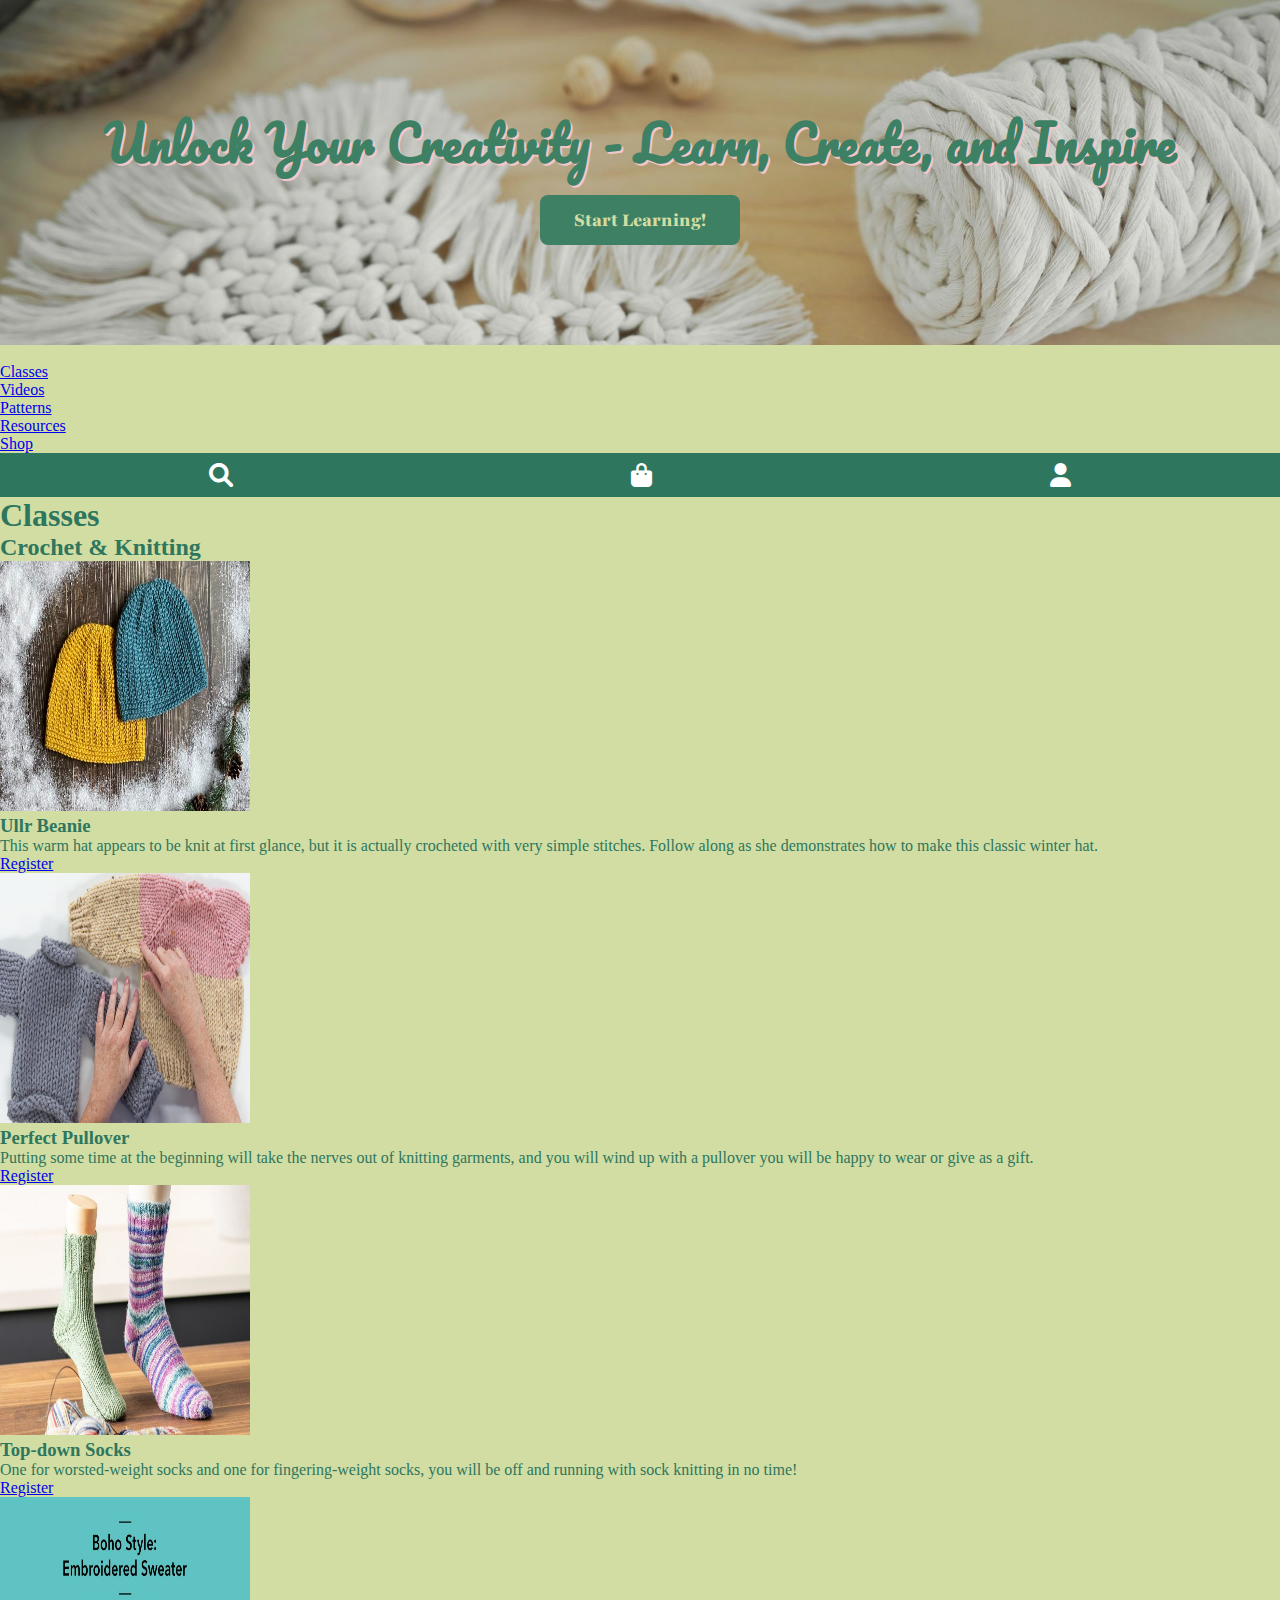
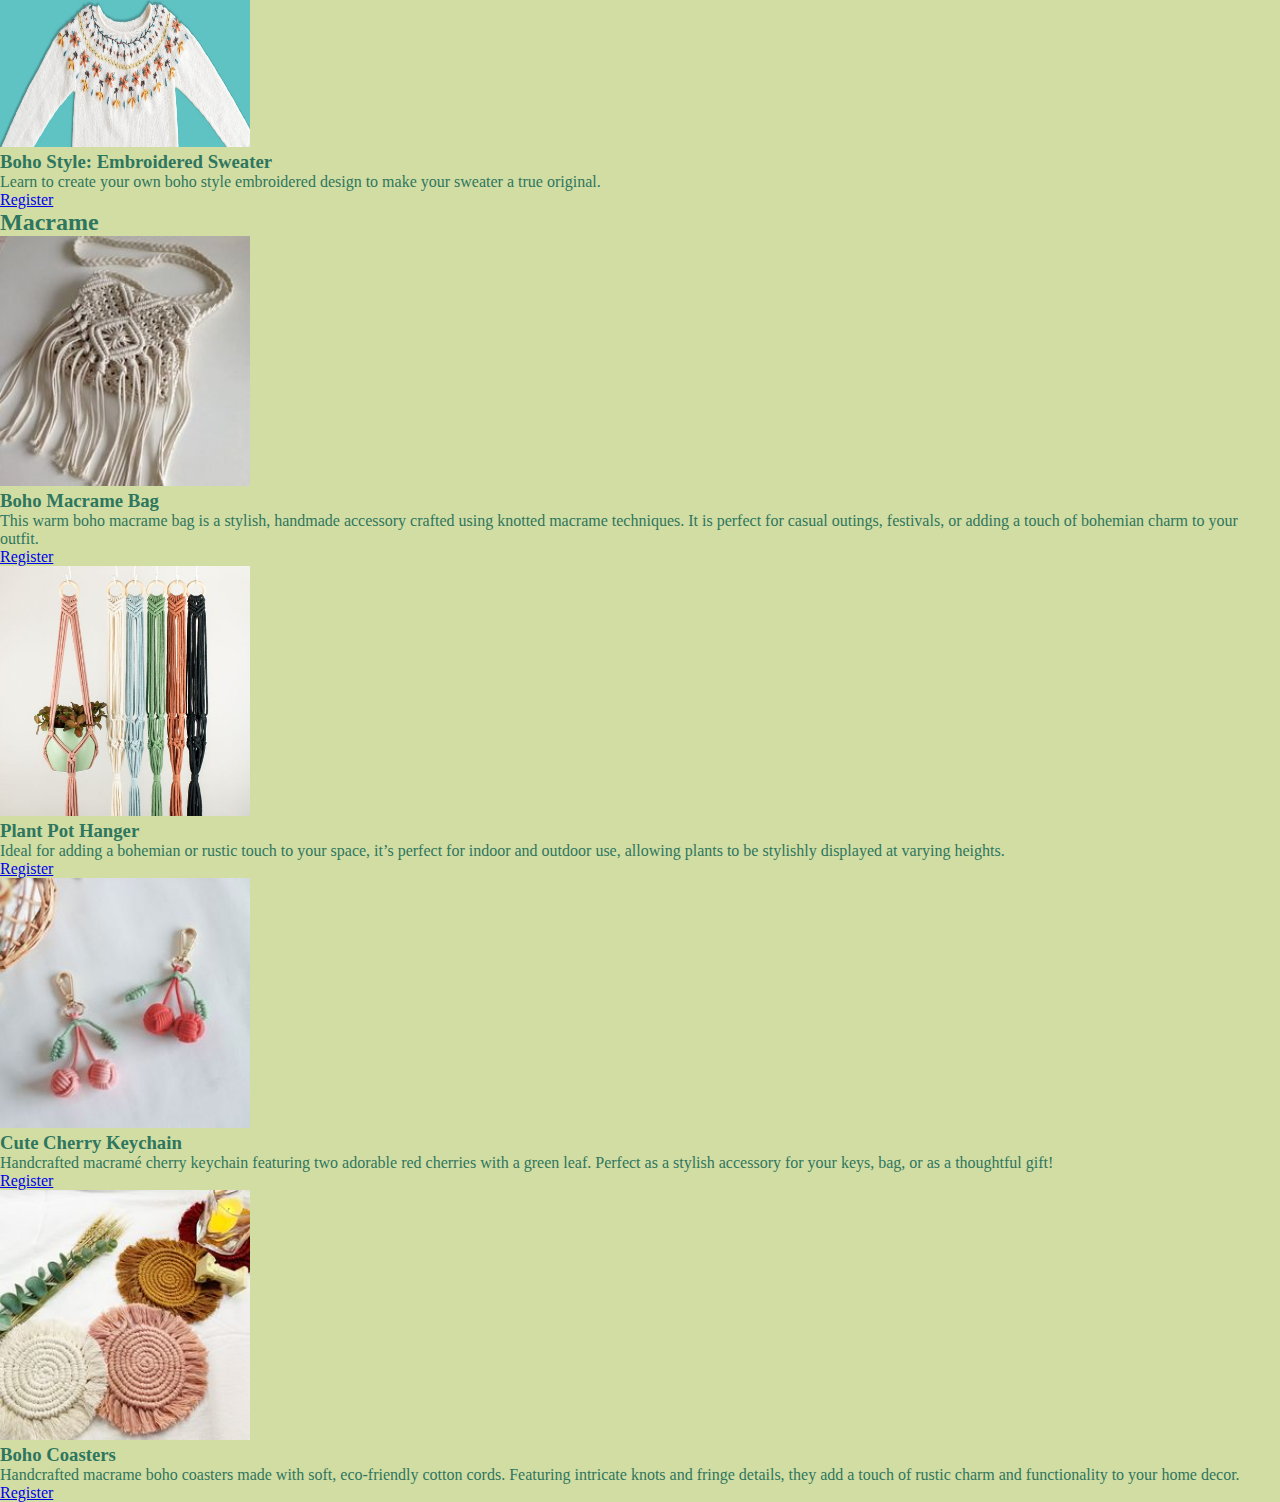
==== index.html @ 1fc0fb00 "first commit" ====
<!DOCTYPE html>
<html lang="en">
  <head>
    <meta charset="UTF-8" />
    <meta name="viewport" content="width=device-width, initial-scale=1.0" />
    <link rel="preconnect" href="https://fonts.googleapis.com" />
    <link rel="preconnect" href="https://fonts.gstatic.com" crossorigin />
    <link
      href="https://fonts.googleapis.com/css2?family=Pacifico&family=Playfair:ital,opsz,wght@0,5..1200,300..900;1,5..1200,300..900&display=swap"
      rel="stylesheet"
    />
    <link
      rel="shortcut icon"
      href="images/Meraki logo.jpg"
      type="image/x-icon"
    />
    <link
      rel="stylesheet"
      href="https://cdnjs.cloudflare.com/ajax/libs/font-awesome/6.0.0-beta3/css/all.min.css"
    />
    <link rel="stylesheet" href="style.css" />
    <title>Meraki Handmade</title>
  </head>
  <body>
    <!-- header section  -->
    <header id="header">
      <h1>Unlock Your Creativity - Learn, Create, and Inspire</h1>
      <!-- <p>Join our community of creators and start your journey today</p> -->
      <a href="#classes">Start Learning!</a>
    </header>
    <!-- nav section  -->
    <nav class="sticky">
      <ul>
        <li>
          <a href="#home"
            ><link rel="stylesheet" href="images/Meraki logo.jpg"
          /></a>
        </li>
        <li><a href="#classes">Classes</a></li>
        <li><a href="#videos">Videos</a></li>
        <li><a href="#patterns">Patterns</a></li>
        <li><a href="#resources">Resources</a></li>
        <li><a href="#shop">Shop</a></li>
        <li>
          <div class="icon-bar">
            <i class="fas fa-search"></i>
            <i class="fas fa-shopping-bag"></i>
            <i class="fas fa-user"></i>
          </div>
        </li>
      </ul>
    </nav>
    <!-- classses section  -->
    <section id="classes">
        <h1>Classes</h1>
        <!-- Crochet & Knitting  -->
        <div class="menu">
          <h2>Crochet & Knitting</h2>
          <div class="card">
            <img
              src="images/NA1.jpeg"
              alt=""
              class="card-img-top"
              width="250px"
              height="250px"
            />
            <h3 class="card-title">Ullr Beanie</h3>
            <p class="card-text">
            This warm hat appears to be knit at first glance, but it is actually crocheted with very simple stitches. Follow along as she demonstrates how to make this classic winter hat.
            </p>
            <a class="btn" href="#">Register</a>
          </div>
          <div class="card">
            <img
              src="images/NA2.jpg"
              alt=""
              class="card-img-top"
              width="250px"
              height="250px"
            />
            <h3 class="card-title">Perfect Pullover</h3>
            <p class="card-text">
            Putting some time at the beginning will take the nerves out of knitting garments, and you will wind up with a pullover you will be happy to wear or give as a gift.
            </p>
            <a class="btn" href="#">Register</a>
          </div>
          <div class="card">
            <img
              src="images/NA3.jpg"
              alt=""
              class="card-img-top"
              width="250px"
              height="250px"
            />
            <h3 class="card-title">Top-down Socks</h3>
            <p class="card-text">
            One for worsted-weight socks and one for fingering-weight socks, you will be off and running with sock knitting in no time!
            </p>
            <a class="btn" href="#">Register</a>
          </div>
          <div class="card">
            <img
              src="images/NA4.jpg"
              alt=""
              class="card-img-top"
              width="250px"
              height="250px"
            />
            <h3 class="card-title">Boho Style: Embroidered Sweater</h3>
            <p class="card-text">
                Learn to create your own boho style embroidered design to make your sweater a true original.
            </p>
            <a class="btn" href="#">Register</a>
          </div>
        <!-- Macrame Section  -->
        <div class="menu">
        <h2>Macrame</h2>
        <div class="card">
        <img
        src="images/Macrame1.jpg"
        alt=""
        class="card-img-top"
        width="250px"
        height="250px"
        />
        <h3 class="card-title">Boho Macrame Bag </h3>
        <p class="card-text">
            This warm boho macrame bag is a stylish, handmade accessory crafted using knotted macrame techniques. It is perfect for casual outings, festivals, or adding a touch of bohemian charm to your outfit.
        </p>
        <a class="btn" href="#">Register</a>
        </div>
        <div class="card">
        <img
        src="images/Macrame2.jpg"
        alt=""
        class="card-img-top"
        width="250px"
        height="250px"
        />
        <h3 class="card-title">Plant Pot Hanger</h3>
        <p class="card-text">
            Ideal for adding a bohemian or rustic touch to your space, it’s perfect for indoor and outdoor use, allowing plants to be stylishly displayed at varying heights.
        </p>
        <a class="btn" href="#">Register</a>
        </div>
        <div class="card">
        <img
        src="images/Macrame3.jpg"
        alt=""
        class="card-img-top"
        width="250px"
        height="250px"
        />
        <h3 class="card-title">Cute Cherry Keychain</h3>
        <p class="card-text">
            Handcrafted macramé cherry keychain featuring two adorable red cherries with a green leaf. Perfect as a stylish accessory for your keys, bag, or as a thoughtful gift!
        </p>
        <a class="btn" href="#">Register</a>
        </div>
        <div class="card">
        <img
        src="images/Macrame4.jpg"
        alt=""
        class="card-img-top"
         width="250px"
        height="250px"
        />
        <h3 class="card-title">Boho Coasters</h3>
        <p class="card-text">
            Handcrafted macrame boho coasters made with soft, eco-friendly cotton cords. Featuring intricate knots and fringe details, they add a touch of rustic charm and functionality to your home decor.
        </p>
        <a class="btn" href="#">Register</a>
        </div>
  </body>
</html>
---- style.css ----
* {
  padding: 0;
  margin: 0;
  box-sizing: border-box;
}
body {
  background-color: #d2dda3;
  color: #2e765e;
}
/* header section */
header {
  /* border: 2px solid #000; */
  text-align: center;
  padding: 100px;
  background-image: url(images/Banner.jpg);
  background-size: cover;
  background-repeat: no-repeat;
  opacity: 0.9;
}
header h1 {
  font-family: "Pacifico", cursive;
  font-size: 3rem;
  font-weight: 700;
  font-style: normal;
  text-shadow: 2px 2px #f7c5ce;
}
/* header p { 
    font-family: "Playfair", serif;
    font-size: 30px;
    font-weight: 700;
    color: #b74668;
    margin-bottom: 20px;
}*/
header a {
  display: block;
  font-family: "Playfair", serif;
  font-size: 20px;
  font-weight: 900;
  width: 200px;
  height: 50px;
  line-height: 50px;
  background-color: #2e765e;
  color: #d2dda3;
  margin: 10px auto 0;
  text-decoration: none;
  border-radius: 8px;
}
header a:hover {
  box-shadow: 3px 3px #fa4e71;
  opacity: 1s;
}
.icon-bar {
  background-color: #2e765e;
  padding: 10px;
  display: flex;
  justify-content: space-around;
  align-items: center;
}

.icon-bar i {
  color: white;
  font-size: 24px;
}
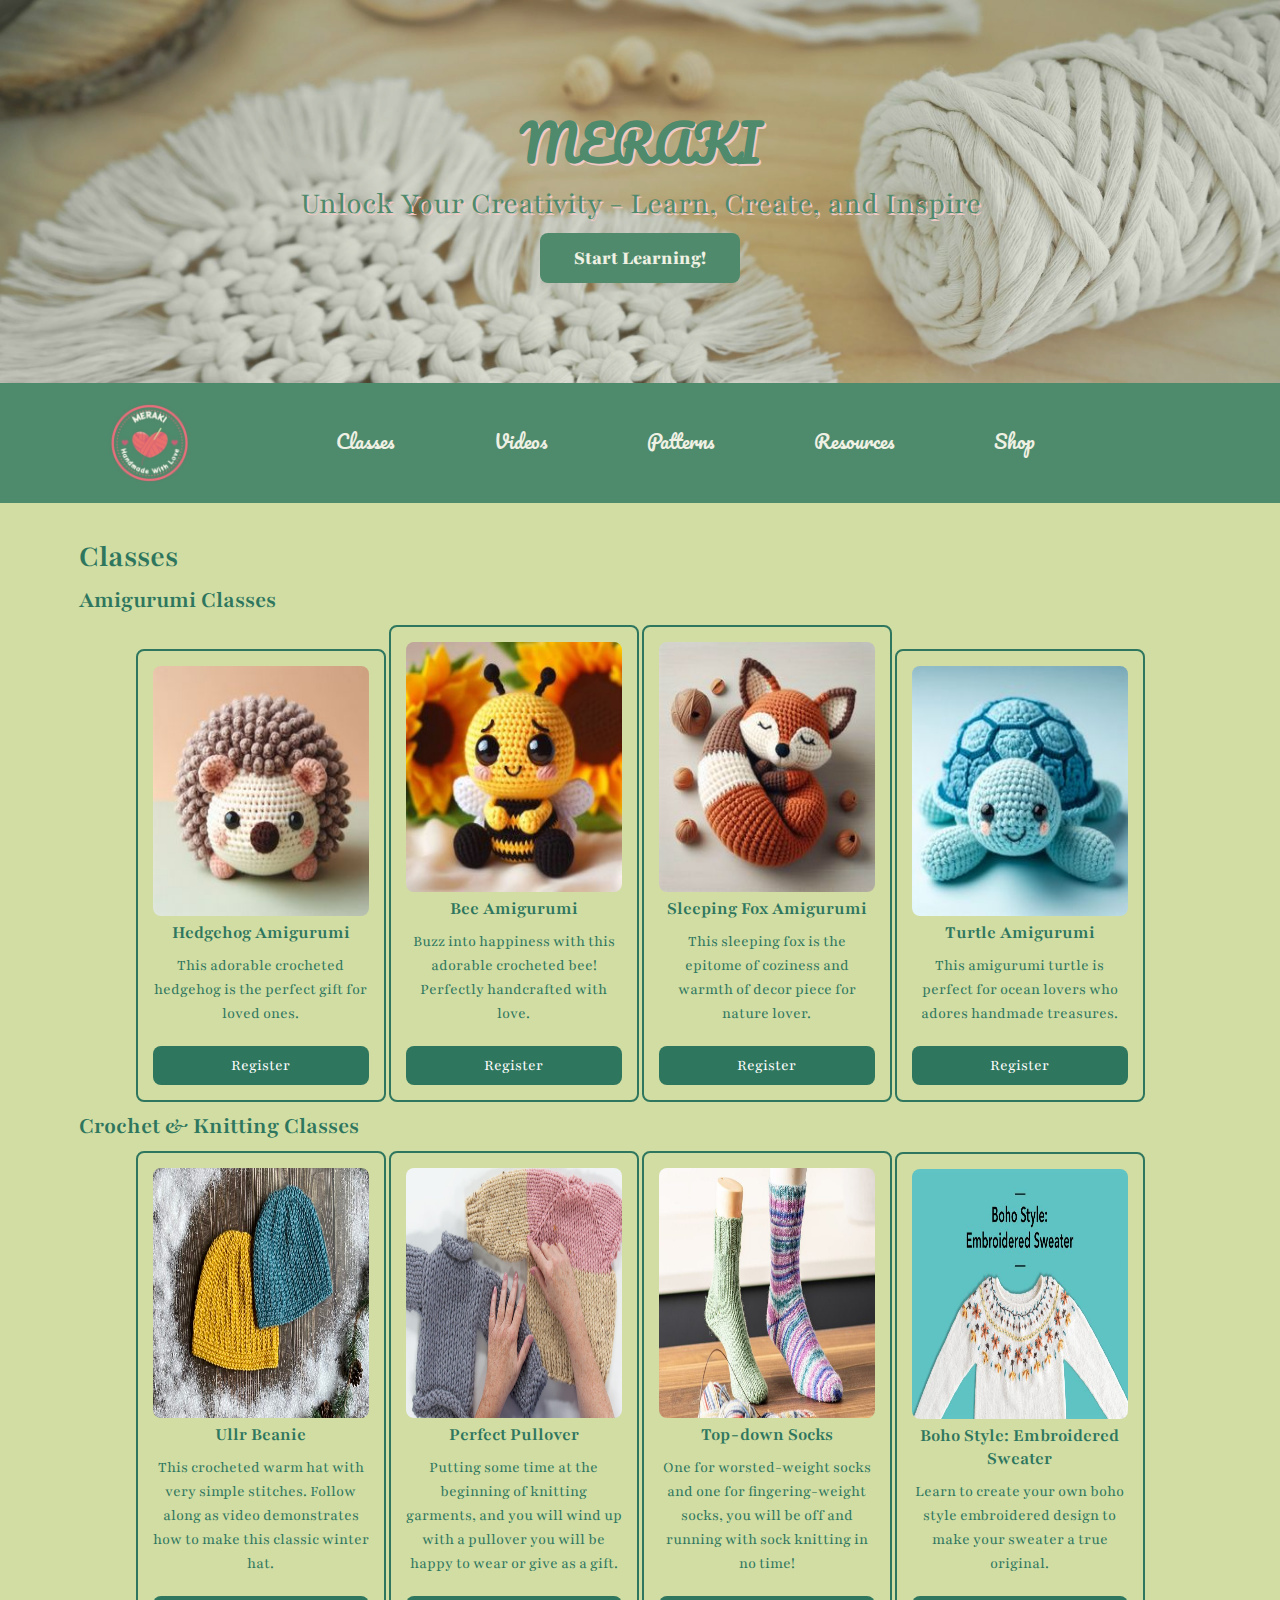
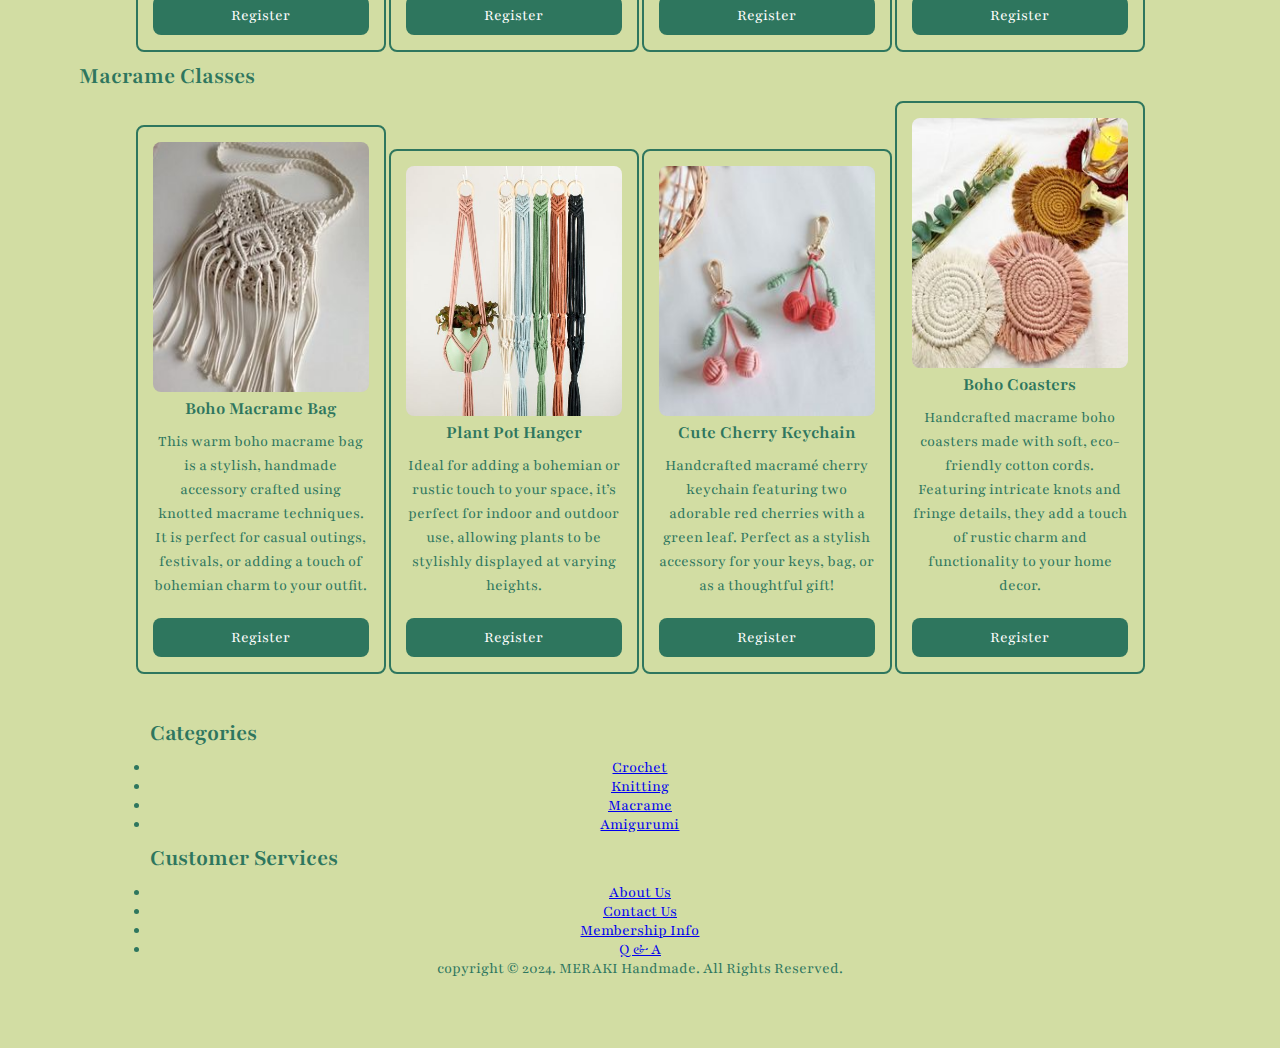
==== commit 7047abf2: "updated" ====
--- a/index.html
+++ b/index.html
@@ -14,48 +14,99 @@
       href="images/Meraki logo.jpg"
       type="image/x-icon"
     />
-    <link
-      rel="stylesheet"
-      href="https://cdnjs.cloudflare.com/ajax/libs/font-awesome/6.0.0-beta3/css/all.min.css"
-    />
+    <link rel="stylesheet" href="https://cdnjs.cloudflare.com/ajax/libs/font-awesome/6.7.0/css/all.min.css" integrity="sha512-9xKTRVabjVeZmc+GUW8GgSmcREDunMM+Dt/GrzchfN8tkwHizc5RP4Ok/MXFFy5rIjJjzhndFScTceq5e6GvVQ==" crossorigin="anonymous" referrerpolicy="no-referrer" />
     <link rel="stylesheet" href="style.css" />
     <title>Meraki Handmade</title>
   </head>
   <body>
     <!-- header section  -->
     <header id="header">
-      <h1>Unlock Your Creativity - Learn, Create, and Inspire</h1>
+      <h1>MERAKI</h1>
+      <h2>Unlock Your Creativity - Learn, Create, and Inspire</h2>
       <!-- <p>Join our community of creators and start your journey today</p> -->
       <a href="#classes">Start Learning!</a>
     </header>
     <!-- nav section  -->
     <nav class="sticky">
+      <img src="images/Meraki logo.jpg" alt="logo" class="logo">
       <ul>
-        <li>
-          <a href="#home"
-            ><link rel="stylesheet" href="images/Meraki logo.jpg"
-          /></a>
-        </li>
-        <li><a href="#classes">Classes</a></li>
-        <li><a href="#videos">Videos</a></li>
-        <li><a href="#patterns">Patterns</a></li>
-        <li><a href="#resources">Resources</a></li>
-        <li><a href="#shop">Shop</a></li>
-        <li>
-          <div class="icon-bar">
-            <i class="fas fa-search"></i>
-            <i class="fas fa-shopping-bag"></i>
-            <i class="fas fa-user"></i>
-          </div>
-        </li>
+        <li><a href="index.html">Classes</a></li>
+        <li><a href="videos.html">Videos</a></li>
+        <li><a href="patterns.html">Patterns</a></li>
+        <li><a href="resources.html">Resources</a></li>
+        <li><a href="shop.html">Shop</a></li>
       </ul>
+      <div class="icon-bar">
+        <a href="search.html"><i class="fas fa-search"></i></a>
+        <a href="shop.html"><i class="fas fa-shopping-bag" href="#cart"></i></a>
+        <a href="log-in.html"><i class="fas fa-user" href="#login"></i></a>
+      </div>
     </nav>
     <!-- classses section  -->
     <section id="classes">
         <h1>Classes</h1>
+         <!-- Amigurumi Section  -->
+         <div class="menu">
+          <h2>Amigurumi Classes</h2>
+          <div class="card">
+          <img
+          src="images/ami hedgehog.jpg"
+          alt=""
+          class="card-img-top"
+          width="250px"
+          height="250px"
+          />
+          <h3 class="card-title">Hedgehog Amigurumi </h3>
+          <p class="card-text">
+            This adorable crocheted hedgehog is the perfect gift for loved ones.
+          </p>
+          <a class="btn" href="register.html">Register</a>
+          </div>
+          <div class="card">
+            <img
+            src="images/ami bee.jpg"
+            alt=""
+            class="card-img-top"
+            width="250px"
+            height="250px"
+            />
+            <h3 class="card-title">Bee Amigurumi </h3>
+            <p class="card-text">
+              Buzz into happiness with this adorable crocheted bee! Perfectly handcrafted with love.
+            </p>
+            <a class="btn" href="register.html">Register</a>
+            </div>
+            <div class="card">
+              <img
+              src="images/ami fox.jpg"
+              alt=""
+              class="card-img-top"
+              width="250px"
+              height="250px"
+              />
+              <h3 class="card-title">Sleeping Fox Amigurumi </h3>
+              <p class="card-text">
+                This sleeping fox is the epitome of coziness and warmth of decor piece for nature lover.
+              </p>
+              <a class="btn" href="register.html">Register</a>
+            </div>
+            <div class="card">
+              <img
+              src="images/ami turtle.jpg"
+              alt=""
+              class="card-img-top"
+              width="250px"
+              height="250px"
+              />
+              <h3 class="card-title">Turtle Amigurumi </h3>
+              <p class="card-text">
+                This amigurumi turtle is perfect for ocean lovers who adores handmade treasures.
+              </p>
+              <a class="btn" href="register.html">Register</a>
+            </div>
         <!-- Crochet & Knitting  -->
         <div class="menu">
-          <h2>Crochet & Knitting</h2>
+          <h2>Crochet & Knitting Classes</h2>
           <div class="card">
             <img
               src="images/NA1.jpeg"
@@ -66,40 +117,40 @@
             />
             <h3 class="card-title">Ullr Beanie</h3>
             <p class="card-text">
-            This warm hat appears to be knit at first glance, but it is actually crocheted with very simple stitches. Follow along as she demonstrates how to make this classic winter hat.
+            This crocheted warm hat with very simple stitches. Follow along as video demonstrates how to make this classic winter hat.
+            </p>
+            <a class="btn" href="register.html">Register</a>
+          </div>
+          <div class="card">
+            <img
+              src="images/NA2.jpg"
+              alt=""
+              class="card-img-top"
+              width="250px"
+              height="250px"
+            />
+            <h3 class="card-title">Perfect Pullover</h3>
+            <p class="card-text">
+            Putting some time at the beginning of knitting garments, and you will wind up with a pullover you will be happy to wear or give as a gift.
+            </p>
+            <a class="btn" href="register.html">Register</a>
+          </div>
+          <div class="card">
+            <img
+              src="images/NA3.jpg"
+              alt=""
+              class="card-img-top"
+              width="250px"
+              height="250px"
+            />
+            <h3 class="card-title">Top-down Socks</h3>
+            <p class="card-text">
+            One for worsted-weight socks and one for fingering-weight socks, you will be off and running with sock knitting in no time!
             </p>
             <a class="btn" href="#">Register</a>
           </div>
           <div class="card">
             <img
-              src="images/NA2.jpg"
-              alt=""
-              class="card-img-top"
-              width="250px"
-              height="250px"
-            />
-            <h3 class="card-title">Perfect Pullover</h3>
-            <p class="card-text">
-            Putting some time at the beginning will take the nerves out of knitting garments, and you will wind up with a pullover you will be happy to wear or give as a gift.
-            </p>
-            <a class="btn" href="#">Register</a>
-          </div>
-          <div class="card">
-            <img
-              src="images/NA3.jpg"
-              alt=""
-              class="card-img-top"
-              width="250px"
-              height="250px"
-            />
-            <h3 class="card-title">Top-down Socks</h3>
-            <p class="card-text">
-            One for worsted-weight socks and one for fingering-weight socks, you will be off and running with sock knitting in no time!
-            </p>
-            <a class="btn" href="#">Register</a>
-          </div>
-          <div class="card">
-            <img
               src="images/NA4.jpg"
               alt=""
               class="card-img-top"
@@ -110,11 +161,11 @@
             <p class="card-text">
                 Learn to create your own boho style embroidered design to make your sweater a true original.
             </p>
-            <a class="btn" href="#">Register</a>
+            <a class="btn" href="register.html">Register</a>
           </div>
         <!-- Macrame Section  -->
         <div class="menu">
-        <h2>Macrame</h2>
+        <h2>Macrame Classes</h2>
         <div class="card">
         <img
         src="images/Macrame1.jpg"
@@ -127,7 +178,7 @@
         <p class="card-text">
             This warm boho macrame bag is a stylish, handmade accessory crafted using knotted macrame techniques. It is perfect for casual outings, festivals, or adding a touch of bohemian charm to your outfit.
         </p>
-        <a class="btn" href="#">Register</a>
+        <a class="btn" href="register.html">Register</a>
         </div>
         <div class="card">
         <img
@@ -141,7 +192,7 @@
         <p class="card-text">
             Ideal for adding a bohemian or rustic touch to your space, it’s perfect for indoor and outdoor use, allowing plants to be stylishly displayed at varying heights.
         </p>
-        <a class="btn" href="#">Register</a>
+        <a class="btn" href="register.html">Register</a>
         </div>
         <div class="card">
         <img
@@ -155,7 +206,7 @@
         <p class="card-text">
             Handcrafted macramé cherry keychain featuring two adorable red cherries with a green leaf. Perfect as a stylish accessory for your keys, bag, or as a thoughtful gift!
         </p>
-        <a class="btn" href="#">Register</a>
+        <a class="btn" href="register.html">Register</a>
         </div>
         <div class="card">
         <img
@@ -169,7 +220,39 @@
         <p class="card-text">
             Handcrafted macrame boho coasters made with soft, eco-friendly cotton cords. Featuring intricate knots and fringe details, they add a touch of rustic charm and functionality to your home decor.
         </p>
-        <a class="btn" href="#">Register</a>
-        </div>
+        <a class="btn" href="register.html">Register</a>
+        </div>
+     <!-- footer section  -->
+      <footer>
+        <div class="container">
+          <div class="row">
+            <div class="footer-text">
+            <h2>Categories</h2>
+            <ul><li><a href="#">Crochet</a></li></ul>
+            <ul><li><a href="#">Knitting</a></li></ul>
+            <ul><li><a href="#">Macrame</a></li></ul>
+            <ul><li><a href="#">Amigurumi</a></li></ul>
+          </div>
+          <div class="footer-text">
+            <h2>Customer Services</h2>
+            <ul><li><a href="#">About Us</a></li></ul>
+            <ul><li><a href="#">Contact Us</a></li></ul>
+            <ul><li><a href="#">Membership Info</a></li></ul>
+            <ul><li><a href="#">Q & A</a></li></ul>
+          </div>
+          <div class="row">
+            <p>
+              copyright &copy; 2024. MERAKI Handmade. All Rights Reserved.
+            </p>
+          </div>
+          <div class="social-icons">
+            <i class="fa-brands fa-facebook me-10"></i>
+            <i class="fa-brands fa-youtube me-10"></i>
+            <i class="fa-brands fa-x-twitter me-10"></i>
+            <i class="fa-brands fa-linkedin me-10"></i>
+          </div>
+        </div>
+      </div>
+      </footer>
   </body>
 </html>
--- a/style.css
+++ b/style.css
@@ -6,6 +6,7 @@
 body {
   background-color: #d2dda3;
   color: #2e765e;
+  font-family: "Playfair", serif;
 }
 /* header section */
 header {
@@ -15,12 +16,18 @@
   background-image: url(images/Banner.jpg);
   background-size: cover;
   background-repeat: no-repeat;
-  opacity: 0.9;
+  opacity: 0.8;
 }
 header h1 {
   font-family: "Pacifico", cursive;
   font-size: 3rem;
   font-weight: 700;
+  font-style: normal;
+  text-shadow: 2px 2px #f7c5ce;
+}
+header h2 {
+  font-size: 2rem;
+  font-weight: 400;
   font-style: normal;
   text-shadow: 2px 2px #f7c5ce;
 }
@@ -40,24 +47,153 @@
   height: 50px;
   line-height: 50px;
   background-color: #2e765e;
-  color: #d2dda3;
+  color: #f7f6f4;
   margin: 10px auto 0;
   text-decoration: none;
   border-radius: 8px;
 }
 header a:hover {
   box-shadow: 3px 3px #fa4e71;
-  opacity: 1s;
+  transition: 1s;
+}
+/* navigation section */
+nav {
+  display: flex;
+  align-items: center;
+  justify-content: space-between;
+  padding: 10px 20px;
+  width: auto;
+  height: 120px;
+  margin: auto;
+  font-family: "Pacifico", cursive;
+  /* border: 1px solid #b23160; */
+  background: #2e765e;
+  opacity: 0.8;
+}
+.sticky {
+  position: sticky;
+  top: 0;
+}
+.logo {
+  width: 120px;
+  height: 120px;
+  border-radius: 50%;
+  object-fit: cover;
+  object-position: 20%;
+  margin-left: 70px;
+}
+nav ul {
+  display: flex;
+  gap: 50px;
+}
+nav ul li {
+  /* border: 1px solid #000; */
+  padding: 20px 20px;
+  font-weight: 400;
+  margin-bottom: 5px;
+  list-style: none;
+  text-align: center;
+}
+nav ul li a {
+  text-decoration: none;
+  font-size: 1.2em;
+  font-style: bold;
+  color: #f7f6f4;
+  padding: 5px 5px;
+  margin-bottom: 50px;
 }
 .icon-bar {
   background-color: #2e765e;
-  padding: 10px;
+  padding: 20px 20px;
   display: flex;
-  justify-content: space-around;
+  justify-content: space-between;
   align-items: center;
+  gap: 30px;
 }
-
 .icon-bar i {
   color: white;
   font-size: 24px;
 }
+/* side-bar section */
+.side-bar {
+  display: flex;
+  align-items: center;
+  justify-content: space-evenly;
+  padding: 10px 20px;
+  width: auto;
+  height: 50px;
+  margin: auto;
+  /* border: 1px solid #b23160; */
+  background: #f05760;
+  opacity: 0.8;
+}
+.side-bar h1 {
+  font-size: 2rem;
+  font-weight: 400;
+  font-style: normal;
+  color: white;
+}
+.side-bar ul {
+  display: flex;
+  gap: 120px;
+  padding: 30px 30px;
+}
+.side-bar ul li {
+  /* border: 1px solid #000; */
+  padding: 20px 20px;
+  font-weight: 400;
+  margin: auto;
+  list-style: none;
+  text-align: center;
+}
+.side-bar ul li a {
+  text-decoration: underline;
+  font-size: 1.2rem;
+  font-style: bold;
+  color: white;
+  padding: 5px 5px;
+  margin-bottom: 50px;
+}
+/* classes section */
+#classes,
+footer {
+  /* border: 2px solid #000; */
+  width: 90%;
+  margin: 20px auto;
+  padding: 15px;
+}
+.menu {
+  text-align: center;
+}
+/* Amigurumi section */
+.menu h2 {
+  padding: 10px 0;
+  text-align: left;
+}
+.card {
+  border: 2px solid #2e765e;
+  width: 250px;
+  padding: 15px;
+  text-align: center;
+  background-color: #d2dda3;
+  font-family: "Playfair", serif;
+  border-radius: 8px;
+  display: inline-block;
+}
+.card-img-top {
+  max-width: 100%;
+  border-radius: 8px;
+}
+.card-text {
+  padding: 10px 0;
+  line-height: 1.5rem;
+}
+.btn {
+  background-color: #2e765e;
+  color: white;
+  display: block;
+  padding: 10px;
+  text-decoration: none;
+  border-radius: 8px;
+  margin-top: 10px;
+}
